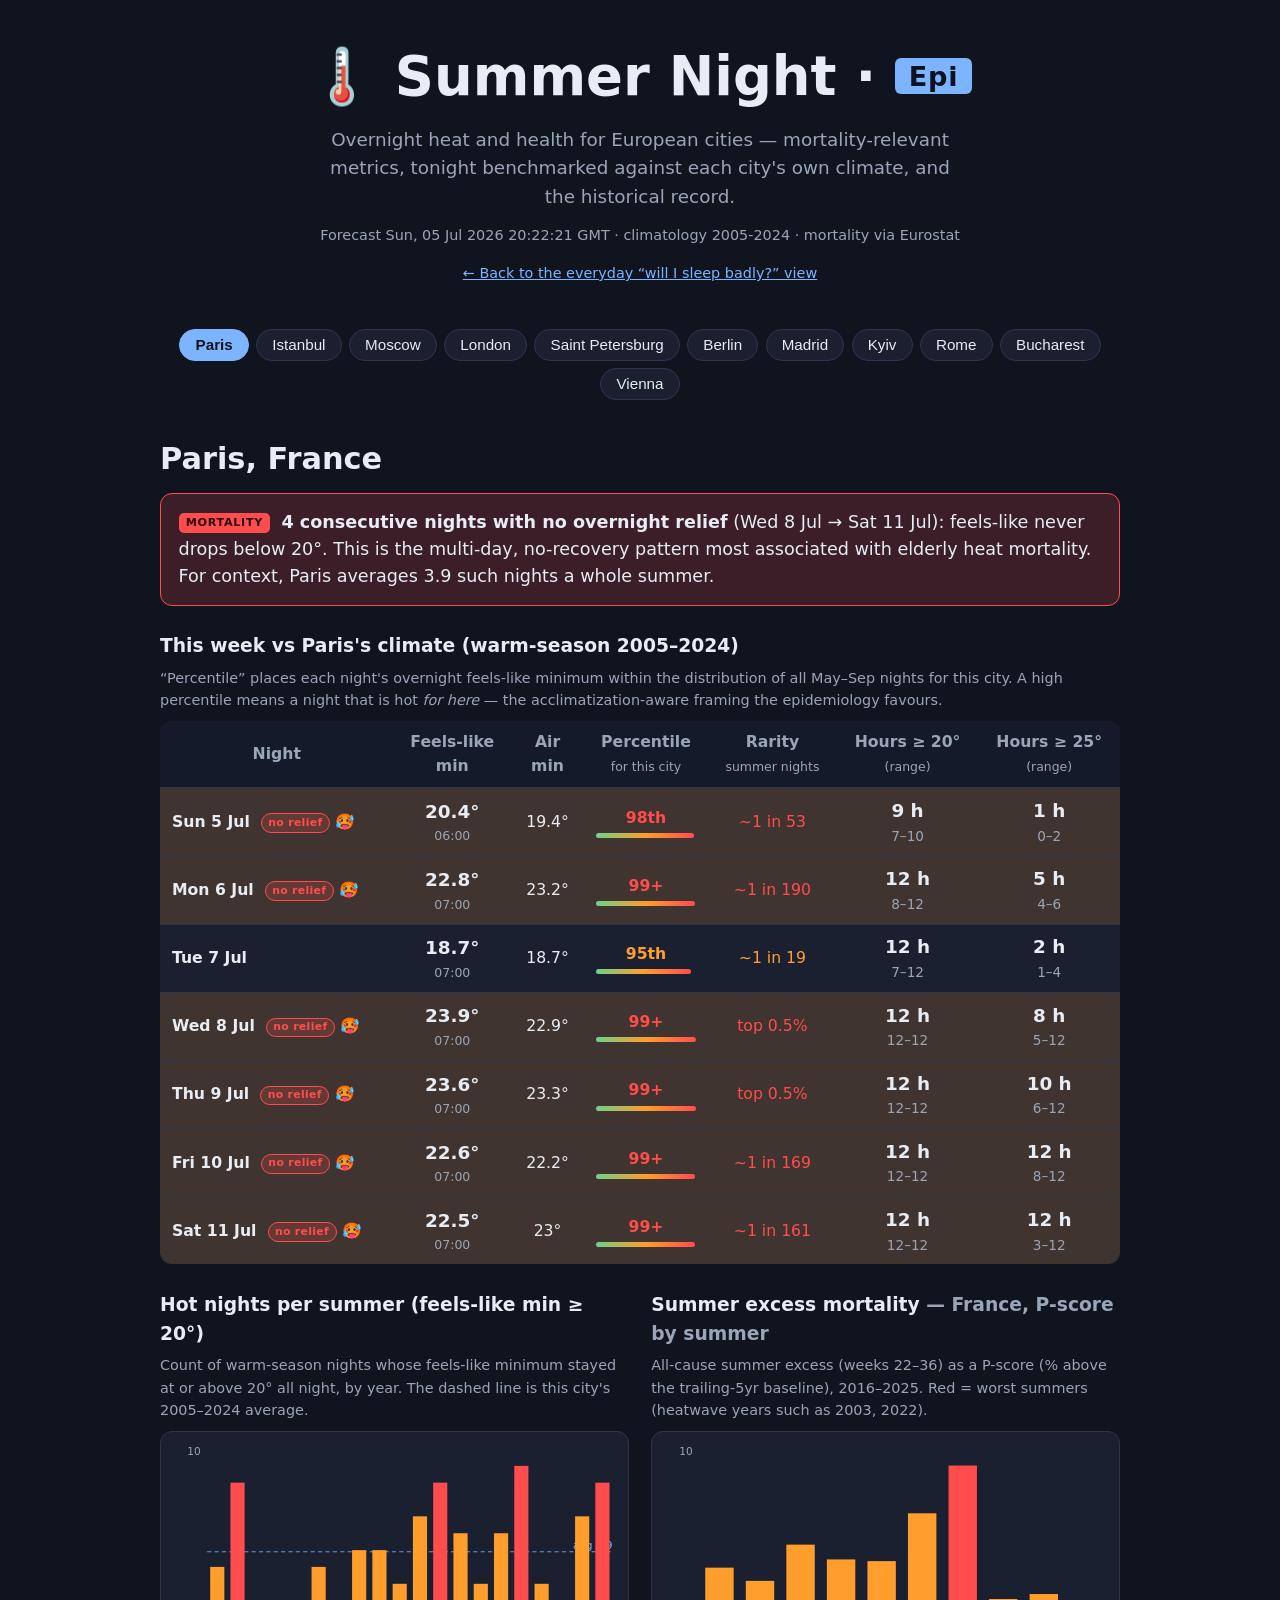
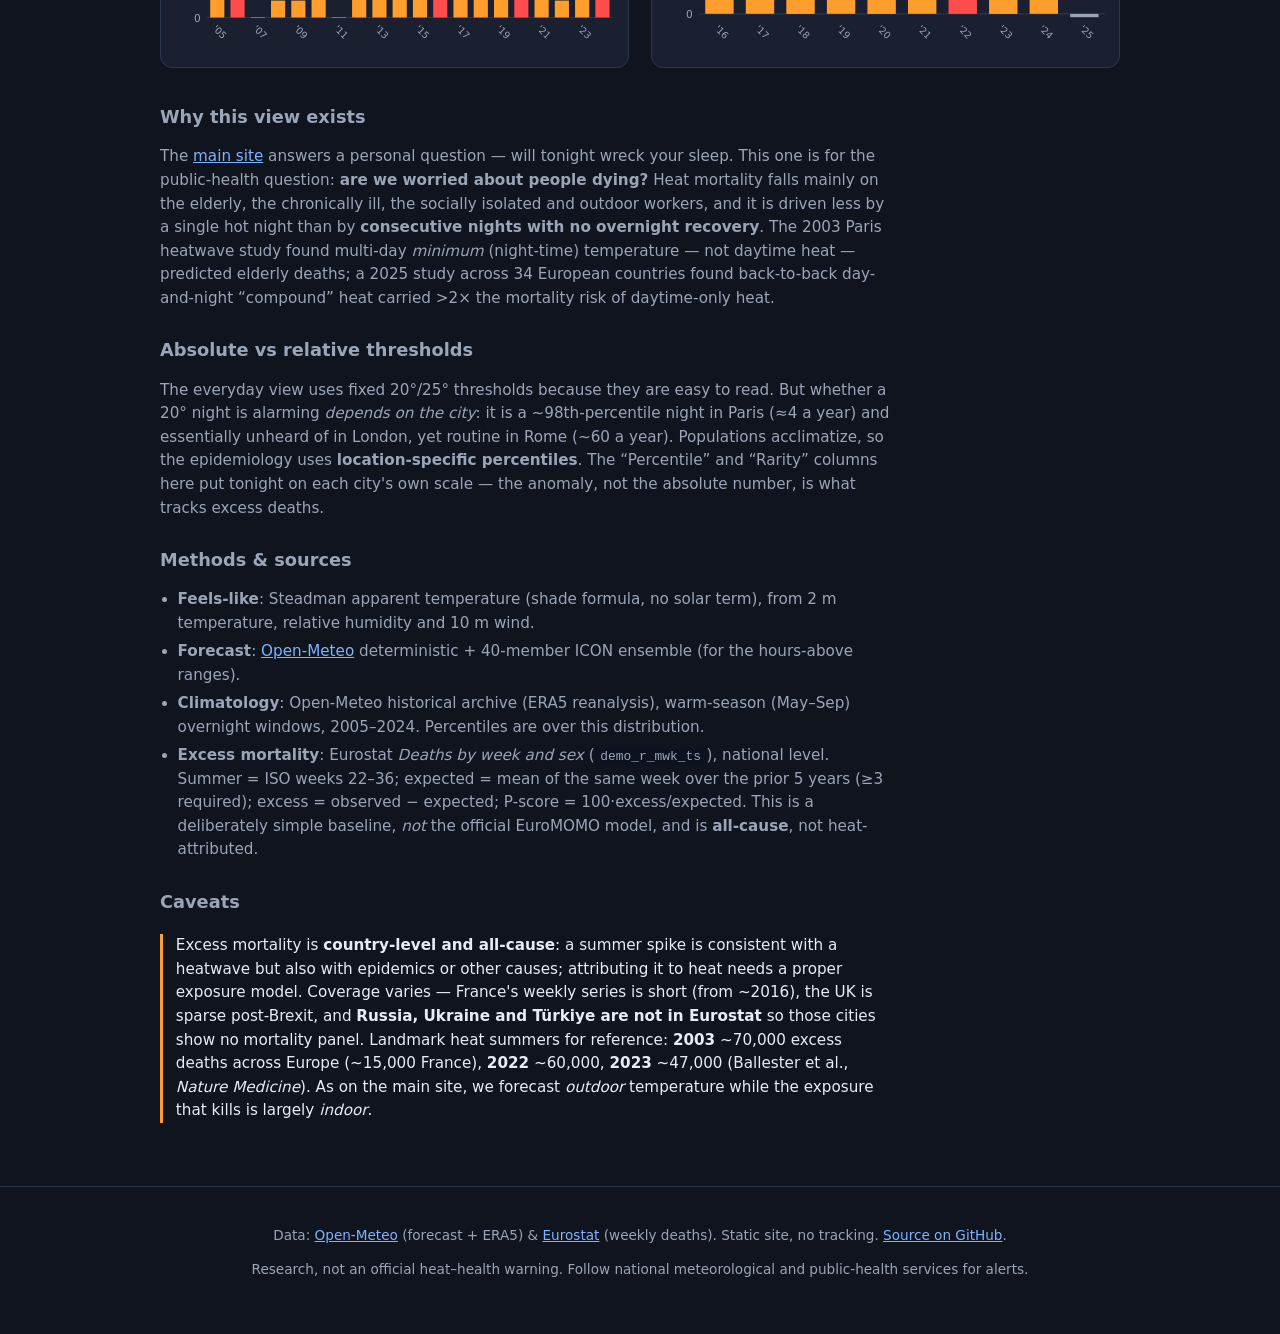
==== epi/index.html @ 494d5e49 "Split into everyday + epi sites; add climatology percentiles and excess mortality Everyday view (/) " ====
<!DOCTYPE html>
<html lang="en">
<head>
<meta charset="utf-8">
<meta name="viewport" content="width=device-width, initial-scale=1">
<title>Summer Night · Epi — overnight heat &amp; health</title>
<meta name="description" content="Technical view: overnight heat-mortality risk for European cities, tonight vs each city's climatology, and historical summer excess mortality.">
<link rel="stylesheet" href="../assets/style.css">
<link rel="stylesheet" href="epi.css">
</head>
<body>
<header>
  <h1>🌡️ Summer Night · <span class="epi-badge">Epi</span></h1>
  <p class="subtitle">Overnight heat and health for European cities — mortality-relevant
    metrics, tonight benchmarked against each city's own climate, and the historical record.</p>
  <p class="updated" id="updated">Loading…</p>
  <p class="backlink"><a href="../">&larr; Back to the everyday “will I sleep badly?” view</a></p>
</header>

<main>
  <nav class="city-pills" id="cityPills" aria-label="Choose a city"></nav>

  <section id="cityPanel" class="hidden">
    <h2 id="cityName"></h2>

    <p class="headline mortality" id="mortality"></p>

    <h3>This week vs <span id="climoName">this city</span>'s climate
      <span class="thin">(warm-season 2005–2024)</span></h3>
    <p class="chart-note">“Percentile” places each night's overnight feels-like minimum within the
      distribution of all May–Sep nights for this city. A high percentile means a night that is hot
      <em>for here</em> — the acclimatization-aware framing the epidemiology favours.</p>
    <div class="table-wrap">
      <table id="nightTable">
        <thead>
          <tr>
            <th>Night</th>
            <th>Feels-like<br>min</th>
            <th>Air<br>min</th>
            <th>Percentile<br><span class="thin">for this city</span></th>
            <th>Rarity<br><span class="thin">summer nights</span></th>
            <th>Hours ≥ 20°<br><span class="thin">(range)</span></th>
            <th>Hours ≥ 25°<br><span class="thin">(range)</span></th>
          </tr>
        </thead>
        <tbody></tbody>
      </table>
    </div>

    <div class="two-col">
      <div>
        <h3>Hot nights per summer <span class="thin">(feels-like min ≥ 20°)</span></h3>
        <p class="chart-note">Count of warm-season nights whose feels-like minimum stayed at or above
          20° all night, by year. The dashed line is this city's 2005–2024 average.</p>
        <div id="climoChart" class="chart"></div>
      </div>
      <div>
        <h3>Summer excess mortality <span class="thin" id="mortCountry"></span></h3>
        <p class="chart-note" id="mortNote">All-cause excess deaths in the hot season (weeks 22–36) vs a
          trailing 5-year baseline. Country-level; summer spikes often coincide with heatwaves but are
          not heat-attributed.</p>
        <div id="mortChart" class="chart"></div>
      </div>
    </div>
  </section>

  <section class="explain">
    <h3>Why this view exists</h3>
    <p>The <a href="../">main site</a> answers a personal question — will tonight wreck your sleep. This
      one is for the public-health question: <strong>are we worried about people dying?</strong> Heat
      mortality falls mainly on the elderly, the chronically ill, the socially isolated and outdoor
      workers, and it is driven less by a single hot night than by <strong>consecutive nights with no
      overnight recovery</strong>. The 2003 Paris heatwave study found multi-day <em>minimum</em>
      (night-time) temperature — not daytime heat — predicted elderly deaths; a 2025 study across 34
      European countries found back-to-back day-and-night “compound” heat carried &gt;2× the mortality
      risk of daytime-only heat.</p>

    <h3>Absolute vs relative thresholds</h3>
    <p>The everyday view uses fixed 20°/25° thresholds because they are easy to read. But whether a 20°
      night is alarming <em>depends on the city</em>: it is a ~98th-percentile night in Paris (≈4 a year)
      and essentially unheard of in London, yet routine in Rome (~60 a year). Populations acclimatize, so
      the epidemiology uses <strong>location-specific percentiles</strong>. The “Percentile” and “Rarity”
      columns here put tonight on each city's own scale — the anomaly, not the absolute number, is what
      tracks excess deaths.</p>

    <h3>Methods &amp; sources</h3>
    <ul>
      <li><strong>Feels-like</strong>: Steadman apparent temperature (shade formula, no solar term),
        from 2 m temperature, relative humidity and 10 m wind.</li>
      <li><strong>Forecast</strong>: <a href="https://open-meteo.com/">Open-Meteo</a> deterministic +
        40-member ICON ensemble (for the hours-above ranges).</li>
      <li><strong>Climatology</strong>: Open-Meteo historical archive (ERA5 reanalysis), warm-season
        (May–Sep) overnight windows, 2005–2024. Percentiles are over this distribution.</li>
      <li><strong>Excess mortality</strong>: Eurostat <em>Deaths by week and sex</em>
        (<code>demo_r_mwk_ts</code>), national level. Summer = ISO weeks 22–36; expected = mean of the
        same week over the prior 5 years (≥3 required); excess = observed − expected; P-score =
        100·excess/expected. This is a deliberately simple baseline, <em>not</em> the official EuroMOMO
        model, and is <strong>all-cause</strong>, not heat-attributed.</li>
    </ul>

    <h3>Caveats</h3>
    <p class="caveat">Excess mortality is <strong>country-level and all-cause</strong>: a summer spike is
      consistent with a heatwave but also with epidemics or other causes; attributing it to heat needs a
      proper exposure model. Coverage varies — France's weekly series is short (from ~2016), the UK is
      sparse post-Brexit, and <strong>Russia, Ukraine and Türkiye are not in Eurostat</strong> so those
      cities show no mortality panel. Landmark heat summers for reference: <strong>2003</strong> ~70,000
      excess deaths across Europe (~15,000 France), <strong>2022</strong> ~60,000, <strong>2023</strong>
      ~47,000 (Ballester et al., <em>Nature Medicine</em>). As on the main site, we forecast
      <em>outdoor</em> temperature while the exposure that kills is largely <em>indoor</em>.</p>
  </section>
</main>

<footer>
  <p>Data: <a href="https://open-meteo.com/">Open-Meteo</a> (forecast + ERA5) &amp;
    <a href="https://ec.europa.eu/eurostat">Eurostat</a> (weekly deaths). Static site, no tracking.
    <a href="https://github.com/MLGlobalHealth/summer-night">Source on GitHub</a>.</p>
  <p>Research, not an official heat–health warning. Follow national meteorological and public-health
    services for alerts.</p>
</footer>

<script src="app.js"></script>
</body>
</html>
---- assets/style.css ----
:root {
  --bg: #10141f;
  --panel: #1a2030;
  --text: #e8ecf4;
  --muted: #9aa5b8;
  --line: #2b3550;
  --warn: #ff9e2c;
  --warn-bg: rgba(255, 158, 44, 0.16);
  --danger: #ff4d4d;
  --danger-bg: rgba(255, 77, 77, 0.18);
  --ok: #6fd08c;
  --accent: #7db4ff;
}

* { box-sizing: border-box; }

body {
  margin: 0;
  font-family: system-ui, -apple-system, "Segoe UI", Roboto, sans-serif;
  background: var(--bg);
  color: var(--text);
  line-height: 1.55;
}

header { text-align: center; padding: 2.2rem 1rem 0.5rem; }
h1 { font-size: clamp(2.2rem, 6vw, 3.4rem); margin: 0 0 0.4rem; }
.subtitle { font-size: 1.15rem; color: var(--muted); max-width: 40rem; margin: 0 auto; }
.updated { color: var(--muted); font-size: 0.9rem; margin-top: 0.8rem; }

main { max-width: 62rem; margin: 0 auto; padding: 0 1rem 3rem; }
section { margin-top: 2.2rem; }
h2 { font-size: 1.9rem; margin: 0 0 0.3rem; }
h3 { margin: 1.6rem 0 0.4rem; }

.city-pills {
  display: flex; flex-wrap: wrap; gap: 0.45rem;
  justify-content: center; margin-top: 1.2rem;
}
.city-pills button {
  background: var(--panel); color: var(--text);
  border: 1px solid var(--line); border-radius: 999px;
  padding: 0.4rem 0.95rem; font-size: 0.95rem; cursor: pointer;
}
.city-pills button:hover { border-color: var(--accent); }
.city-pills button.active { background: var(--accent); color: #0c1220; font-weight: 700; border-color: var(--accent); }

.headline {
  font-size: 1.25rem; background: var(--panel);
  border: 1px solid var(--line); border-radius: 12px;
  padding: 0.9rem 1.1rem;
}
.headline.warn { border-color: var(--warn); background: var(--warn-bg); }
.headline.danger { border-color: var(--danger); background: var(--danger-bg); }
.headline.mortality { margin-top: 0.7rem; font-size: 1.1rem; }
.headline.mortality:not(.warn):not(.danger) { border-color: var(--ok); }

.tag {
  display: inline-block; font-size: 0.7rem; font-weight: 800; letter-spacing: 0.06em;
  padding: 0.08rem 0.45rem; border-radius: 5px; vertical-align: 0.12em; margin-right: 0.35rem;
  background: #2b3550; color: var(--accent);
}
.headline.warn .tag { background: var(--warn); color: #241300; }
.headline.danger .tag { background: var(--danger); color: #2b0000; }
.headline.mortality:not(.warn):not(.danger) .tag { background: var(--ok); color: #062611; }

.norelief {
  display: inline-block; font-size: 0.68rem; font-weight: 700; letter-spacing: 0.03em;
  padding: 0.02rem 0.4rem; border-radius: 999px; margin-left: 0.35rem;
  background: var(--danger-bg); color: var(--danger); border: 1px solid var(--danger);
  vertical-align: 0.1em;
}

.table-wrap { overflow-x: auto; }
table {
  border-collapse: collapse; width: 100%;
  background: var(--panel); border-radius: 12px; overflow: hidden;
  font-size: 0.98rem;
}
th, td { padding: 0.55rem 0.75rem; text-align: center; border-bottom: 1px solid var(--line); white-space: nowrap; }
th { background: #141a29; font-weight: 600; color: var(--muted); }
th .thin { font-weight: 400; font-size: 0.78rem; }
tbody tr:last-child td { border-bottom: none; }
td.night-label { text-align: left; font-weight: 600; }

tr.warn td { background: var(--warn-bg); }
tr.danger td { background: var(--danger-bg); }
tr.warn td.night-label::after { content: " 🥵"; }
tr.danger td.night-label::after { content: " 🔥"; }

.big { font-size: 1.15rem; font-weight: 700; }
.sub { display: block; font-size: 0.78rem; color: var(--muted); font-weight: 400; }
.range { color: var(--muted); font-size: 0.85rem; }
.stale-note { color: var(--warn); font-size: 0.85rem; }

.chip {
  display: inline-block; padding: 0.05rem 0.55rem; border-radius: 999px;
  font-weight: 700; font-size: 0.9rem;
}
.chip.warn { background: var(--warn); color: #241300; }
.chip.danger { background: var(--danger); color: #2b0000; }

.chart { background: var(--panel); border: 1px solid var(--line); border-radius: 12px; padding: 0.4rem; }
.chart svg { display: block; width: 100%; height: auto; }
.chart-note { color: var(--muted); font-size: 0.9rem; margin: 0 0 0.6rem; }

#overview td { cursor: pointer; }
#overview td.city-cell { text-align: left; font-weight: 600; }
#overview td.warn { background: var(--warn-bg); color: var(--warn); font-weight: 700; }
#overview td.danger { background: var(--danger-bg); color: var(--danger); font-weight: 700; }

.explain { color: var(--muted); font-size: 0.95rem; max-width: 46rem; }
.explain a { color: var(--accent); }
.explain .tag { vertical-align: 0.1em; }
.caveat {
  border-left: 3px solid var(--warn); padding-left: 0.8rem; margin-top: 1.2rem;
  color: var(--text);
}
.epi-link {
  background: var(--panel); border: 1px solid var(--line); border-radius: 10px;
  padding: 0.7rem 0.9rem; color: var(--text);
}
.epi-link a { color: var(--accent); font-weight: 600; white-space: nowrap; }

footer {
  text-align: center; color: var(--muted); font-size: 0.85rem;
  padding: 1.5rem 1rem 2.5rem; border-top: 1px solid var(--line);
}
footer a { color: var(--accent); }

.hidden { display: none; }

@media (max-width: 640px) {
  th, td { padding: 0.45rem 0.5rem; font-size: 0.88rem; }
  .headline { font-size: 1.05rem; }
}
---- epi/epi.css ----
/* Epi-specific styles, layered on ../assets/style.css */
.epi-badge {
  font-size: 0.5em; vertical-align: 0.35em; background: var(--accent); color: #0c1220;
  padding: 0.1em 0.5em; border-radius: 6px; font-weight: 800; letter-spacing: 0.03em;
}
.backlink { margin-top: 0.4rem; }
.backlink a { color: var(--accent); font-size: 0.9rem; }

.two-col { display: grid; grid-template-columns: 1fr 1fr; gap: 1.4rem; align-items: start; }
@media (max-width: 720px) { .two-col { grid-template-columns: 1fr; } }

/* percentile pill in the night table */
.pctl { font-weight: 800; }
.pctl-bar {
  display: block; height: 5px; border-radius: 3px; margin-top: 3px;
  background: linear-gradient(90deg, var(--ok), var(--warn), var(--danger));
}
.pctl-hi { color: var(--danger); }
.pctl-mid { color: var(--warn); }
.pctl-lo { color: var(--muted); }

.explain ul { padding-left: 1.1rem; }
.explain li { margin: 0.3rem 0; }
.explain code { background: #0c1220; padding: 0.05rem 0.35rem; border-radius: 4px; font-size: 0.85em; }
#mortCountry, #mortNote { color: var(--muted); }
.nodata { color: var(--muted); padding: 1.5rem 0.5rem; text-align: center; font-style: italic; }
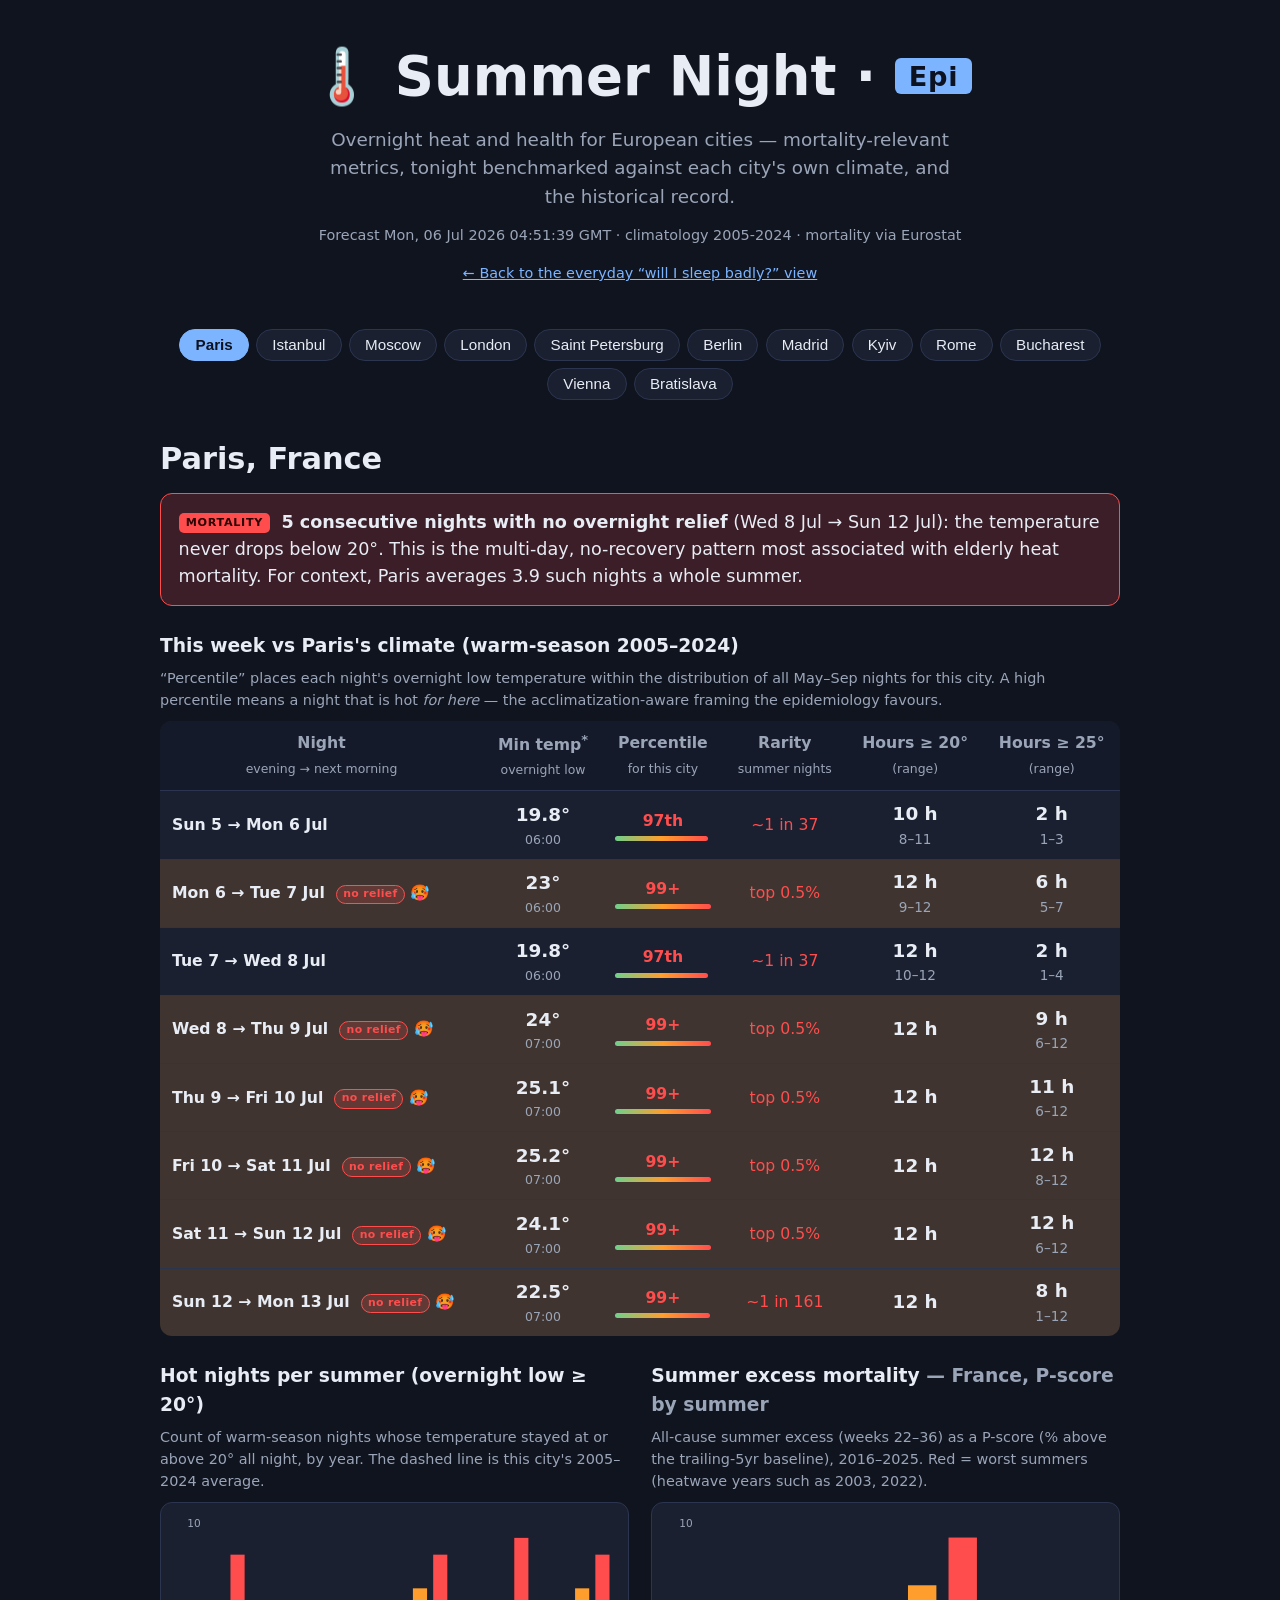
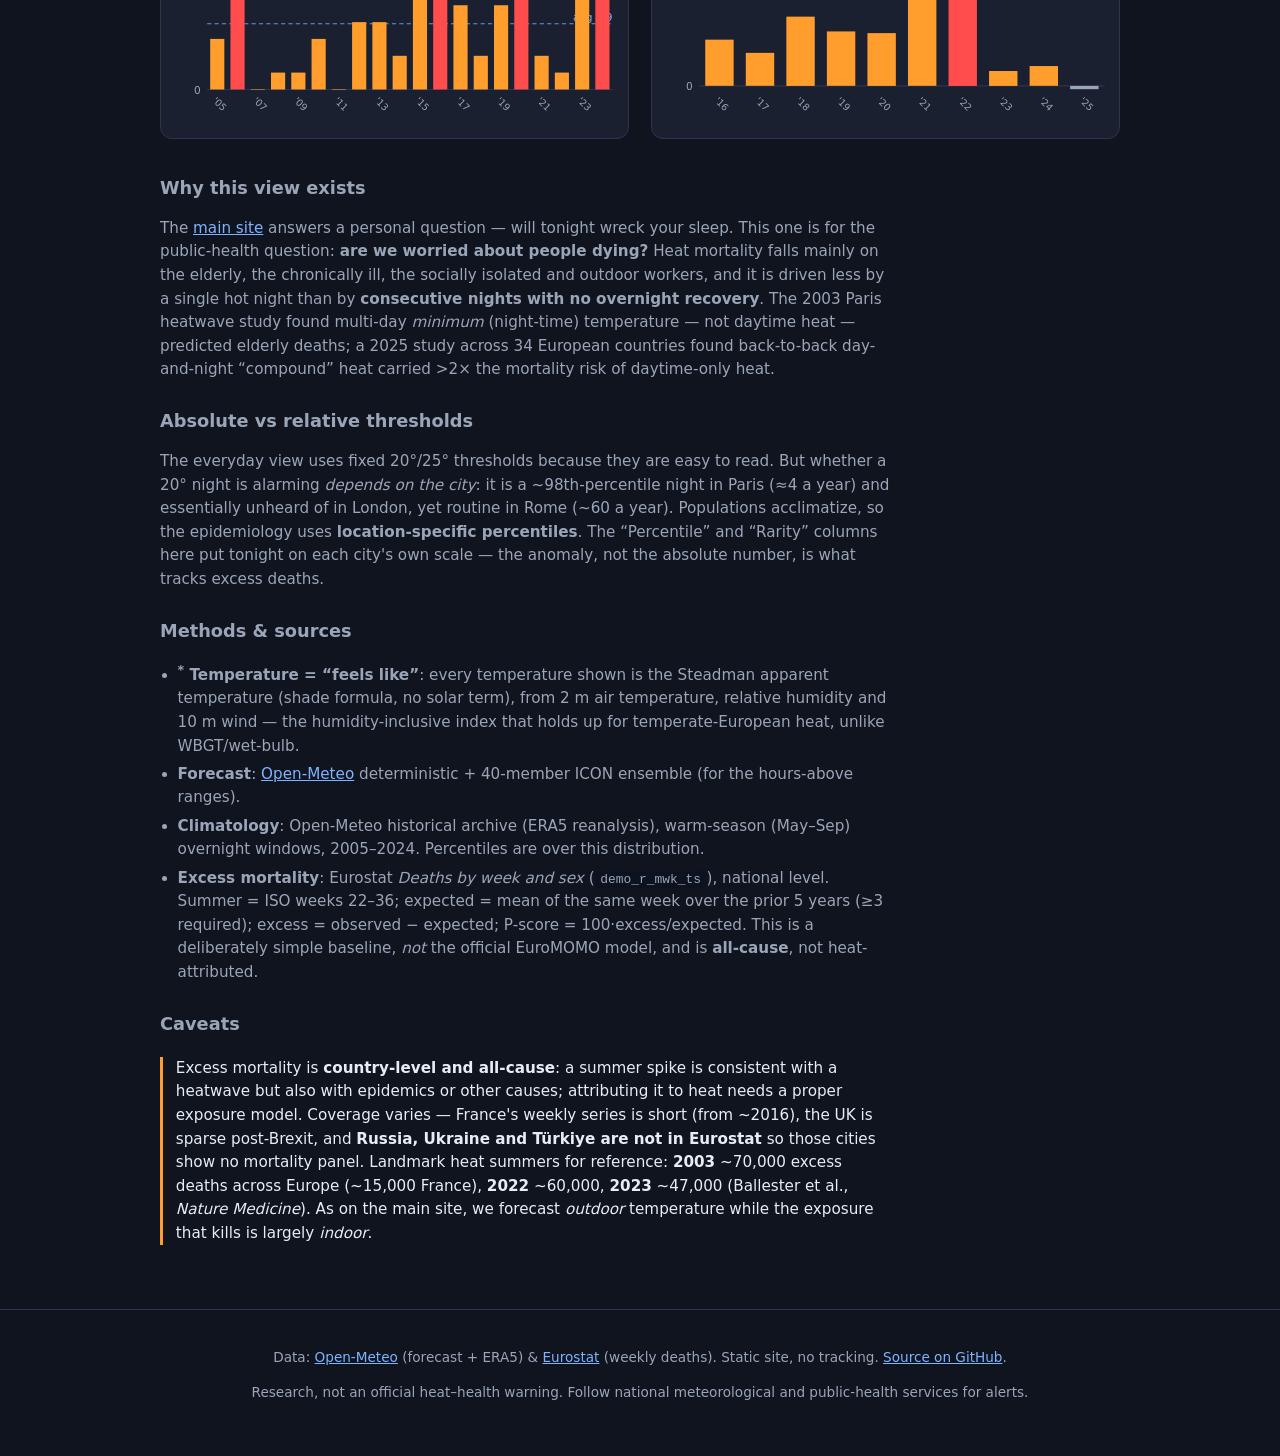
==== commit 439a7d9b: "Terminology cleanup, permalinks, Bratislava; remove sleep-debt banner - Call the metric 'temperature" ====
--- a/epi/index.html
+++ b/epi/index.html
@@ -27,16 +27,15 @@
 
     <h3>This week vs <span id="climoName">this city</span>'s climate
       <span class="thin">(warm-season 2005–2024)</span></h3>
-    <p class="chart-note">“Percentile” places each night's overnight feels-like minimum within the
+    <p class="chart-note">“Percentile” places each night's overnight low temperature within the
       distribution of all May–Sep nights for this city. A high percentile means a night that is hot
       <em>for here</em> — the acclimatization-aware framing the epidemiology favours.</p>
     <div class="table-wrap">
       <table id="nightTable">
         <thead>
           <tr>
-            <th>Night</th>
-            <th>Feels-like<br>min</th>
-            <th>Air<br>min</th>
+            <th>Night<br><span class="thin">evening → next morning</span></th>
+            <th>Min temp<sup>*</sup><br><span class="thin">overnight low</span></th>
             <th>Percentile<br><span class="thin">for this city</span></th>
             <th>Rarity<br><span class="thin">summer nights</span></th>
             <th>Hours ≥ 20°<br><span class="thin">(range)</span></th>
@@ -49,8 +48,8 @@
 
     <div class="two-col">
       <div>
-        <h3>Hot nights per summer <span class="thin">(feels-like min ≥ 20°)</span></h3>
-        <p class="chart-note">Count of warm-season nights whose feels-like minimum stayed at or above
+        <h3>Hot nights per summer <span class="thin">(overnight low ≥ 20°)</span></h3>
+        <p class="chart-note">Count of warm-season nights whose temperature stayed at or above
           20° all night, by year. The dashed line is this city's 2005–2024 average.</p>
         <div id="climoChart" class="chart"></div>
       </div>
@@ -85,8 +84,10 @@
 
     <h3>Methods &amp; sources</h3>
     <ul>
-      <li><strong>Feels-like</strong>: Steadman apparent temperature (shade formula, no solar term),
-        from 2 m temperature, relative humidity and 10 m wind.</li>
+      <li id="feels-like"><strong><sup>*</sup> Temperature = “feels like”</strong>: every temperature
+        shown is the Steadman apparent temperature (shade formula, no solar term), from 2 m air
+        temperature, relative humidity and 10 m wind — the humidity-inclusive index that holds up for
+        temperate-European heat, unlike WBGT/wet-bulb.</li>
       <li><strong>Forecast</strong>: <a href="https://open-meteo.com/">Open-Meteo</a> deterministic +
         40-member ICON ensemble (for the hours-above ranges).</li>
       <li><strong>Climatology</strong>: Open-Meteo historical archive (ERA5 reanalysis), warm-season
--- a/assets/style.css
+++ b/assets/style.css
@@ -80,7 +80,7 @@
 th { background: #141a29; font-weight: 600; color: var(--muted); }
 th .thin { font-weight: 400; font-size: 0.78rem; }
 tbody tr:last-child td { border-bottom: none; }
-td.night-label { text-align: left; font-weight: 600; }
+td.night-label { text-align: left; font-weight: 600; white-space: normal; }
 
 tr.warn td { background: var(--warn-bg); }
 tr.danger td { background: var(--danger-bg); }
@@ -120,6 +120,9 @@
   padding: 0.7rem 0.9rem; color: var(--text);
 }
 .epi-link a { color: var(--accent); font-weight: 600; white-space: nowrap; }
+.footnote { font-size: 0.85rem; color: var(--muted); border-top: 1px solid var(--line); padding-top: 0.9rem; }
+.footnote a { color: var(--accent); }
+sup a { text-decoration: none; }
 
 footer {
   text-align: center; color: var(--muted); font-size: 0.85rem;
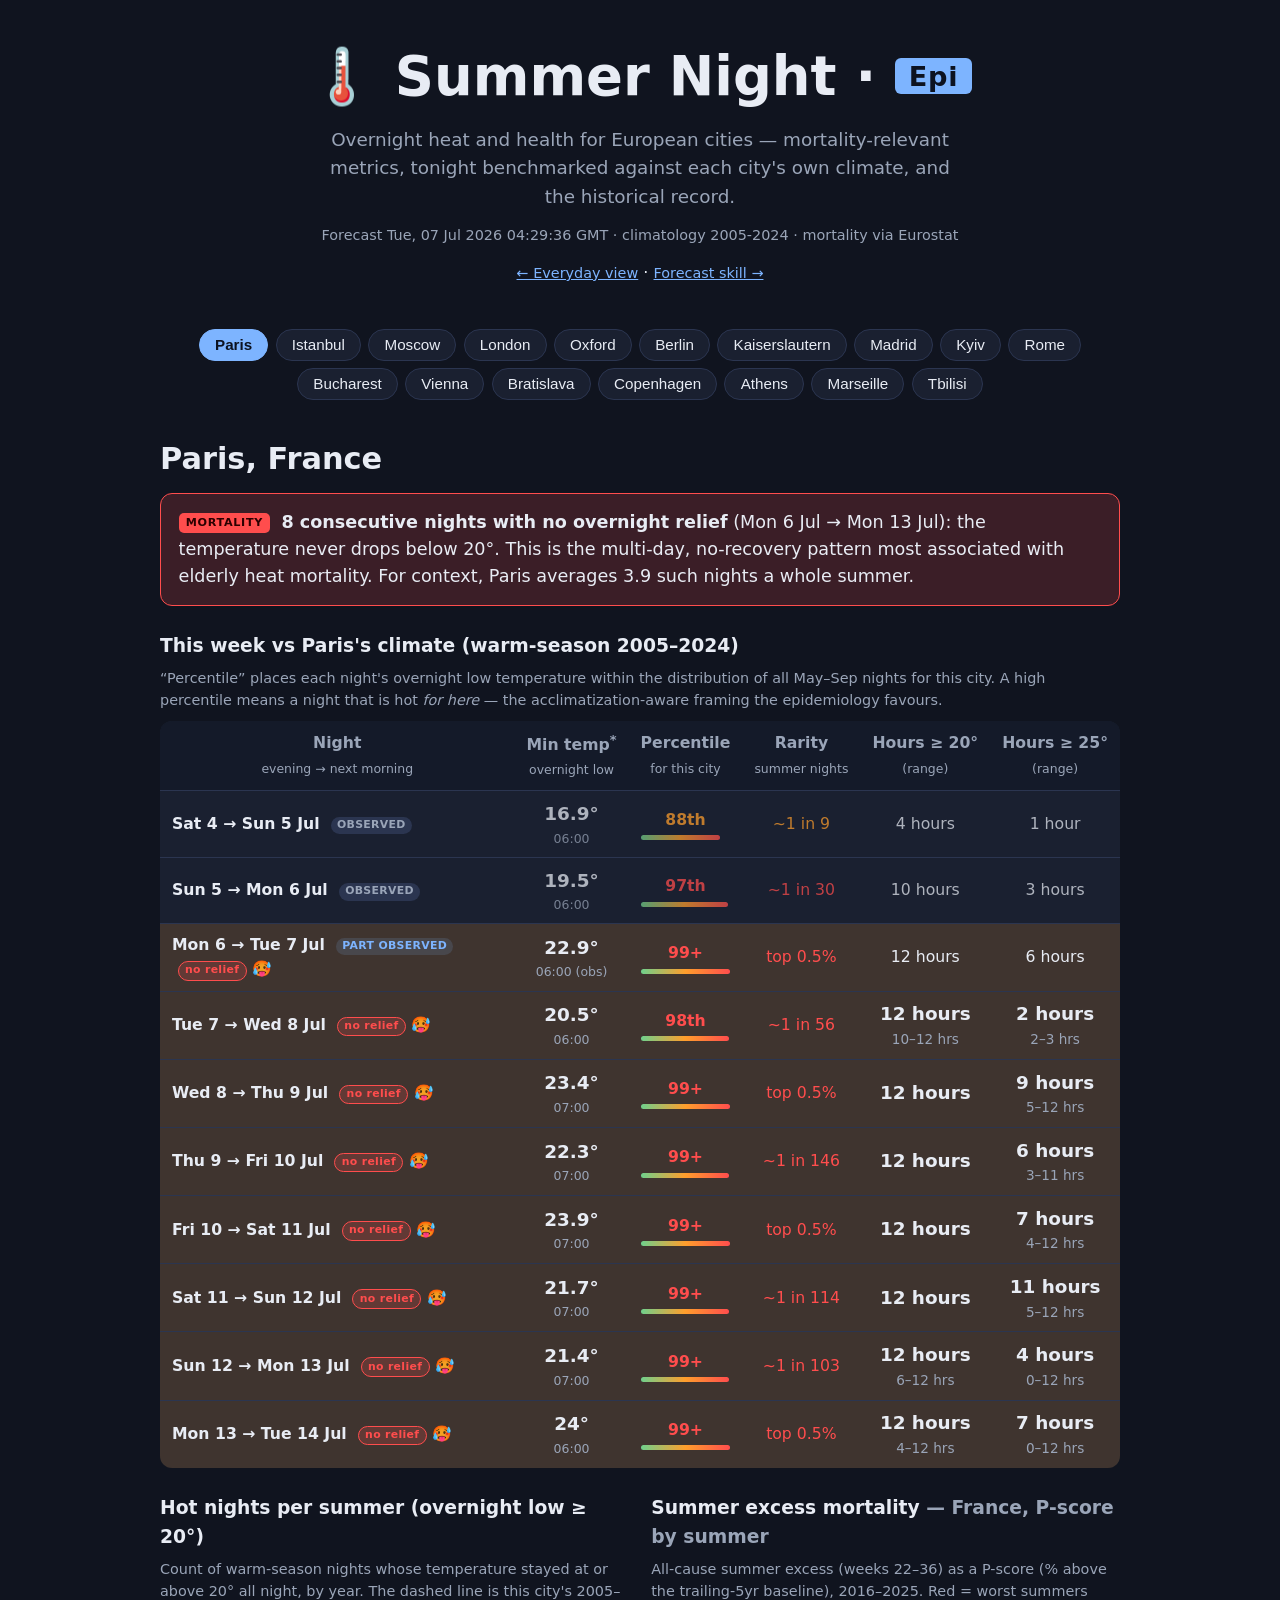
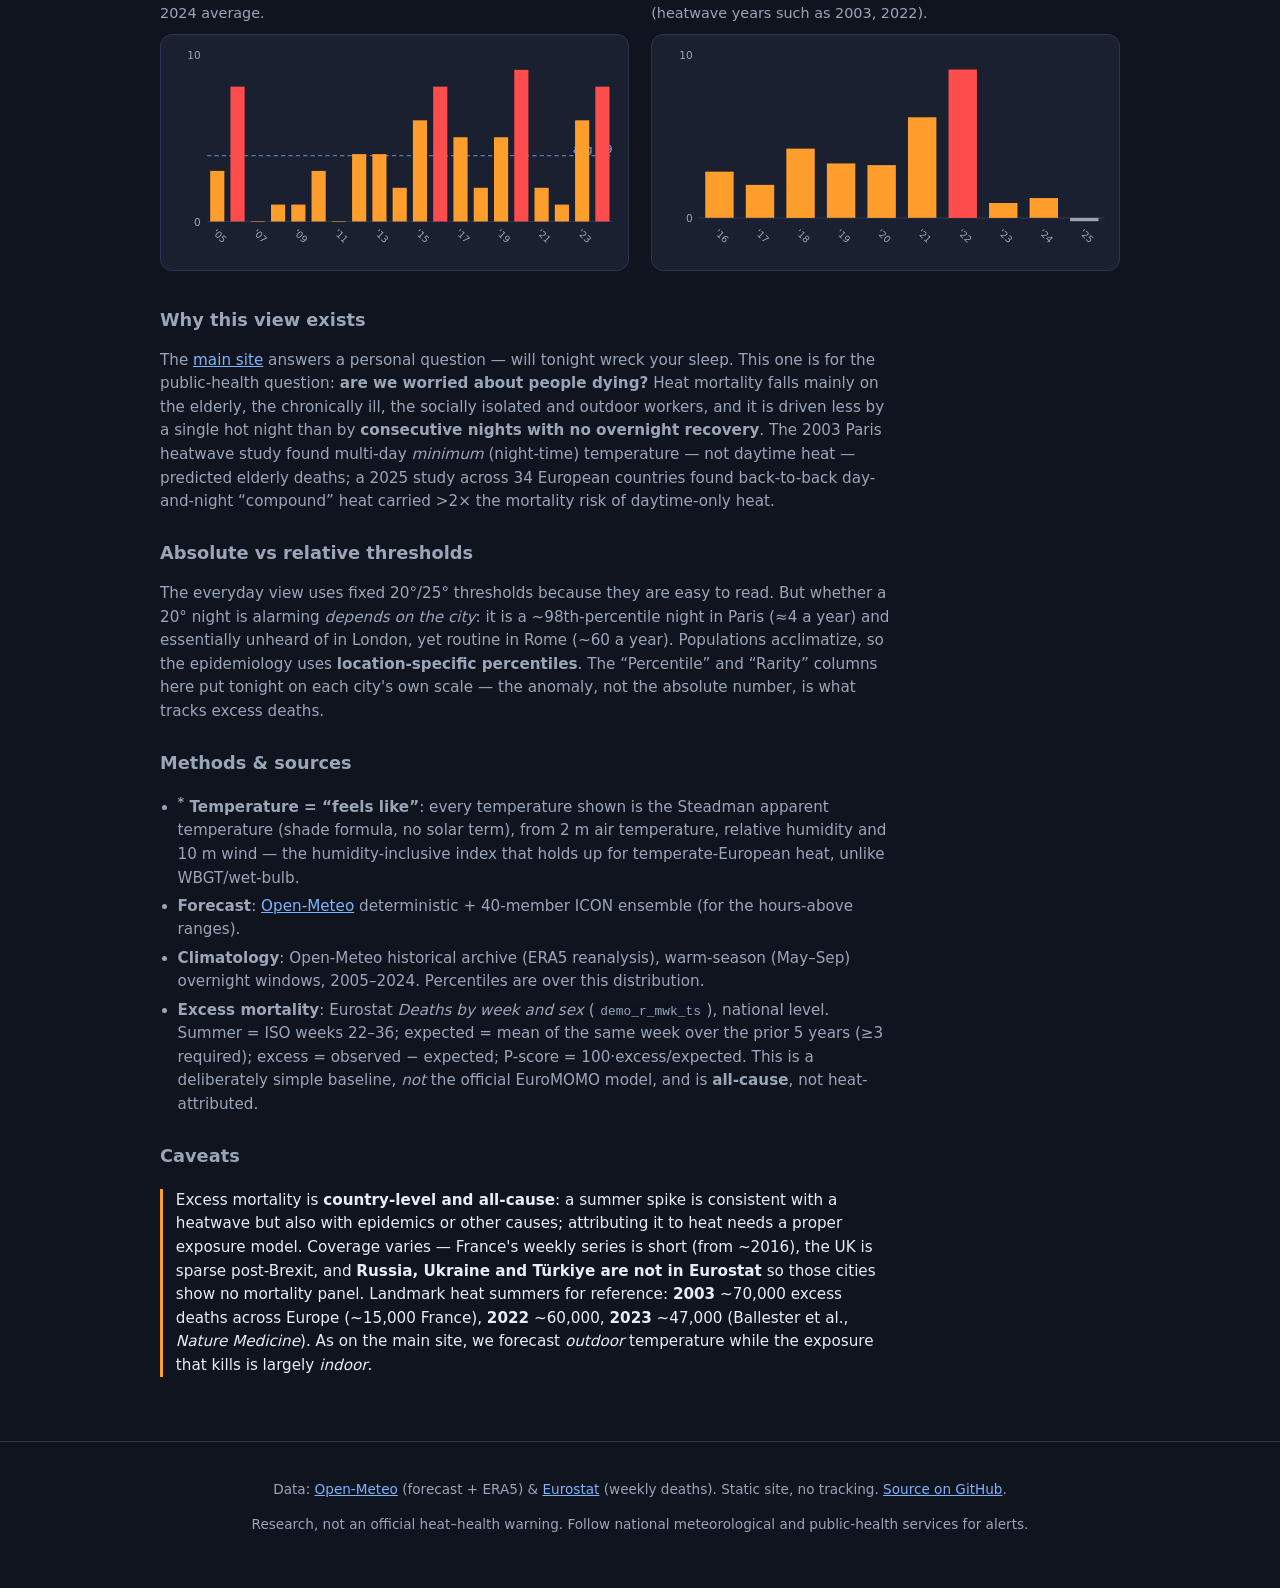
==== commit e7046122: "Add forecast-skill view + 'vs last night' headline comparison - New /skill/ page: logs forecasted ho" ====
--- a/epi/index.html
+++ b/epi/index.html
@@ -14,7 +14,8 @@
   <p class="subtitle">Overnight heat and health for European cities — mortality-relevant
     metrics, tonight benchmarked against each city's own climate, and the historical record.</p>
   <p class="updated" id="updated">Loading…</p>
-  <p class="backlink"><a href="../">&larr; Back to the everyday “will I sleep badly?” view</a></p>
+  <p class="backlink"><a href="../">&larr; Everyday view</a> ·
+    <a href="../skill/">Forecast skill &rarr;</a></p>
 </header>
 
 <main>
--- a/assets/style.css
+++ b/assets/style.css
@@ -84,6 +84,15 @@
 
 tr.warn td { background: var(--warn-bg); }
 tr.danger td { background: var(--danger-bg); }
+tr.observed td { opacity: 0.72; }
+tr.observed td.night-label { opacity: 1; }
+.obs-tag {
+  display: inline-block; font-size: 0.68rem; font-weight: 700; letter-spacing: 0.03em;
+  padding: 0.02rem 0.4rem; border-radius: 999px; margin-left: 0.35rem; vertical-align: 0.1em;
+  background: #2b3550; color: var(--muted); text-transform: uppercase;
+}
+.obs-tag.part { color: var(--accent); background: rgba(125, 180, 255, 0.14); }
+tr.partobs td { opacity: 1; }
 tr.warn td.night-label::after { content: " 🥵"; }
 tr.danger td.night-label::after { content: " 🔥"; }
 
@@ -123,6 +132,11 @@
 .footnote { font-size: 0.85rem; color: var(--muted); border-top: 1px solid var(--line); padding-top: 0.9rem; }
 .footnote a { color: var(--accent); }
 sup a { text-decoration: none; }
+.sharelink {
+  font-size: 0.8rem; font-weight: 600; color: var(--accent); text-decoration: none;
+  margin-left: 0.5rem; white-space: nowrap; vertical-align: 0.1em;
+}
+.sharelink:hover { text-decoration: underline; }
 
 footer {
   text-align: center; color: var(--muted); font-size: 0.85rem;
@@ -132,6 +146,11 @@
 
 .hidden { display: none; }
 
+.err-ok { color: var(--ok); font-weight: 700; }
+.err-mid { color: var(--warn); font-weight: 700; }
+.err-hi { color: var(--danger); font-weight: 700; }
+.muted { color: var(--muted); }
+
 @media (max-width: 640px) {
   th, td { padding: 0.45rem 0.5rem; font-size: 0.88rem; }
   .headline { font-size: 1.05rem; }
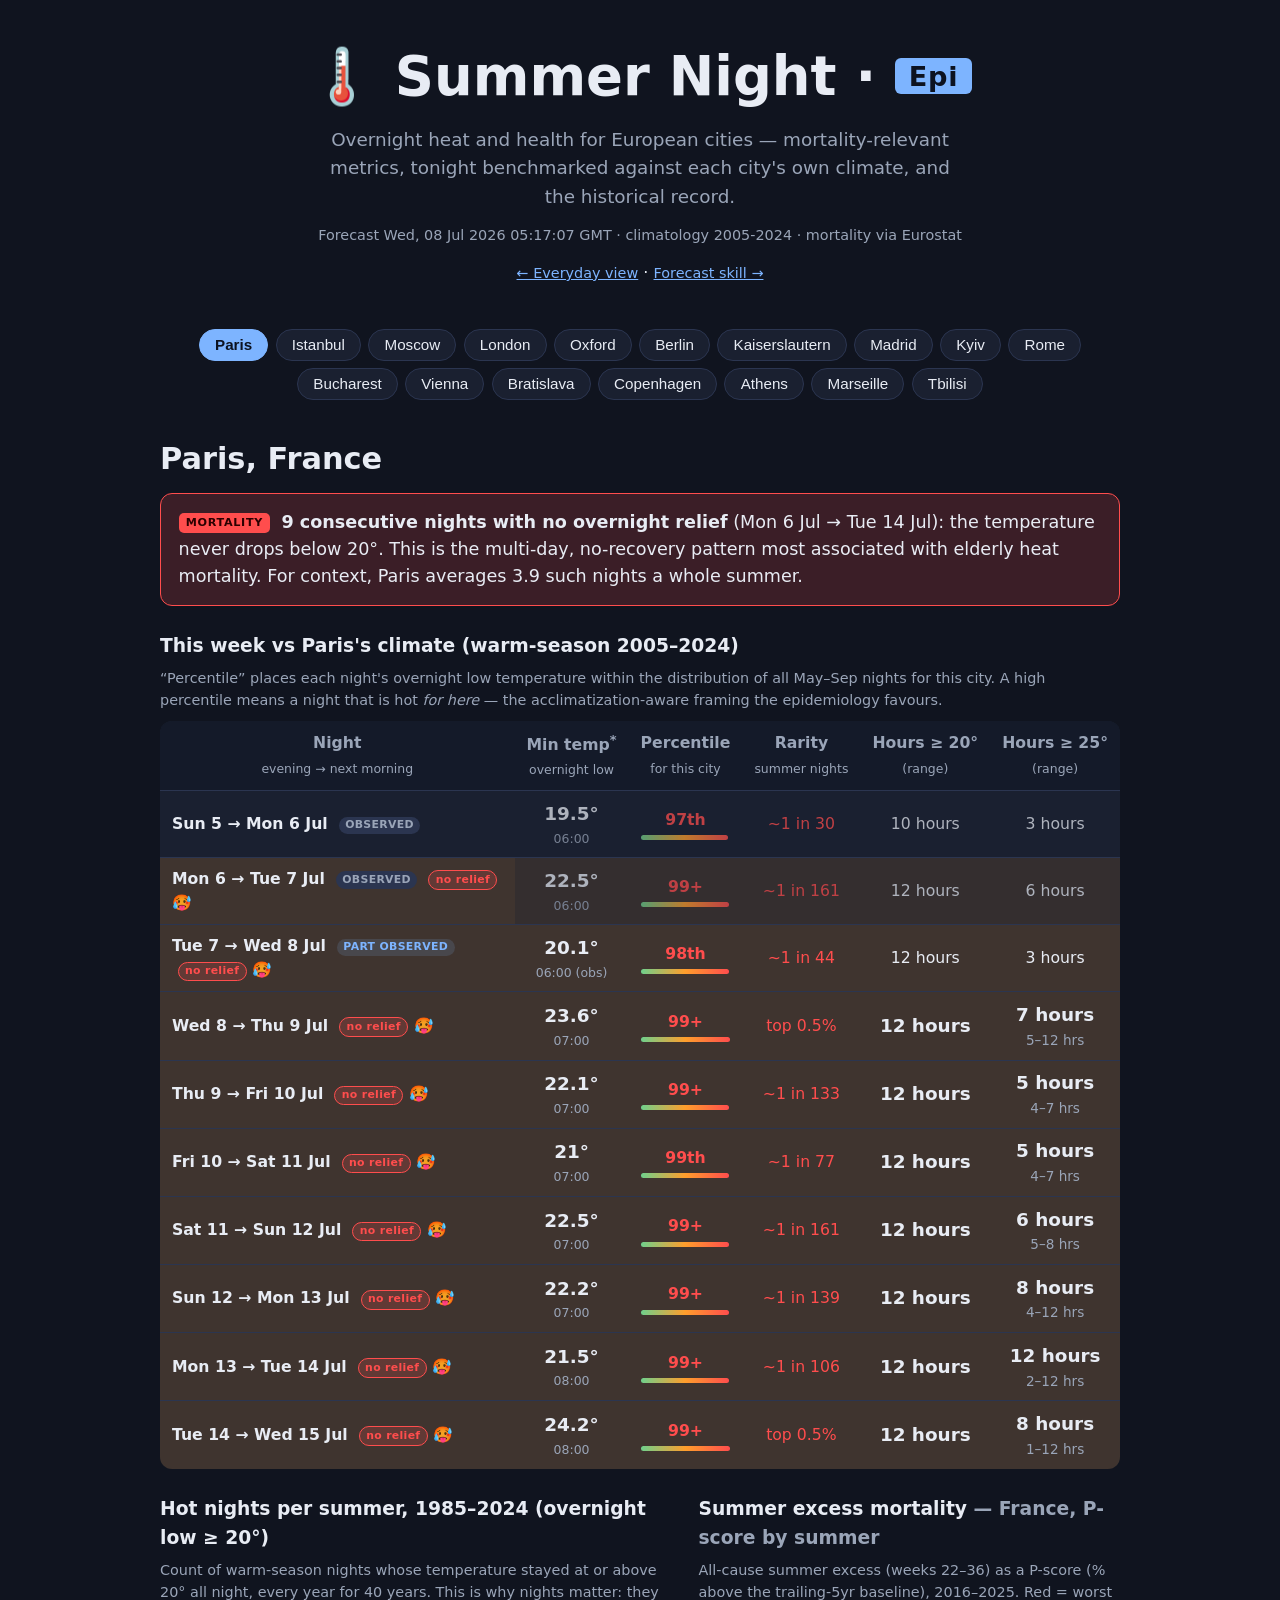
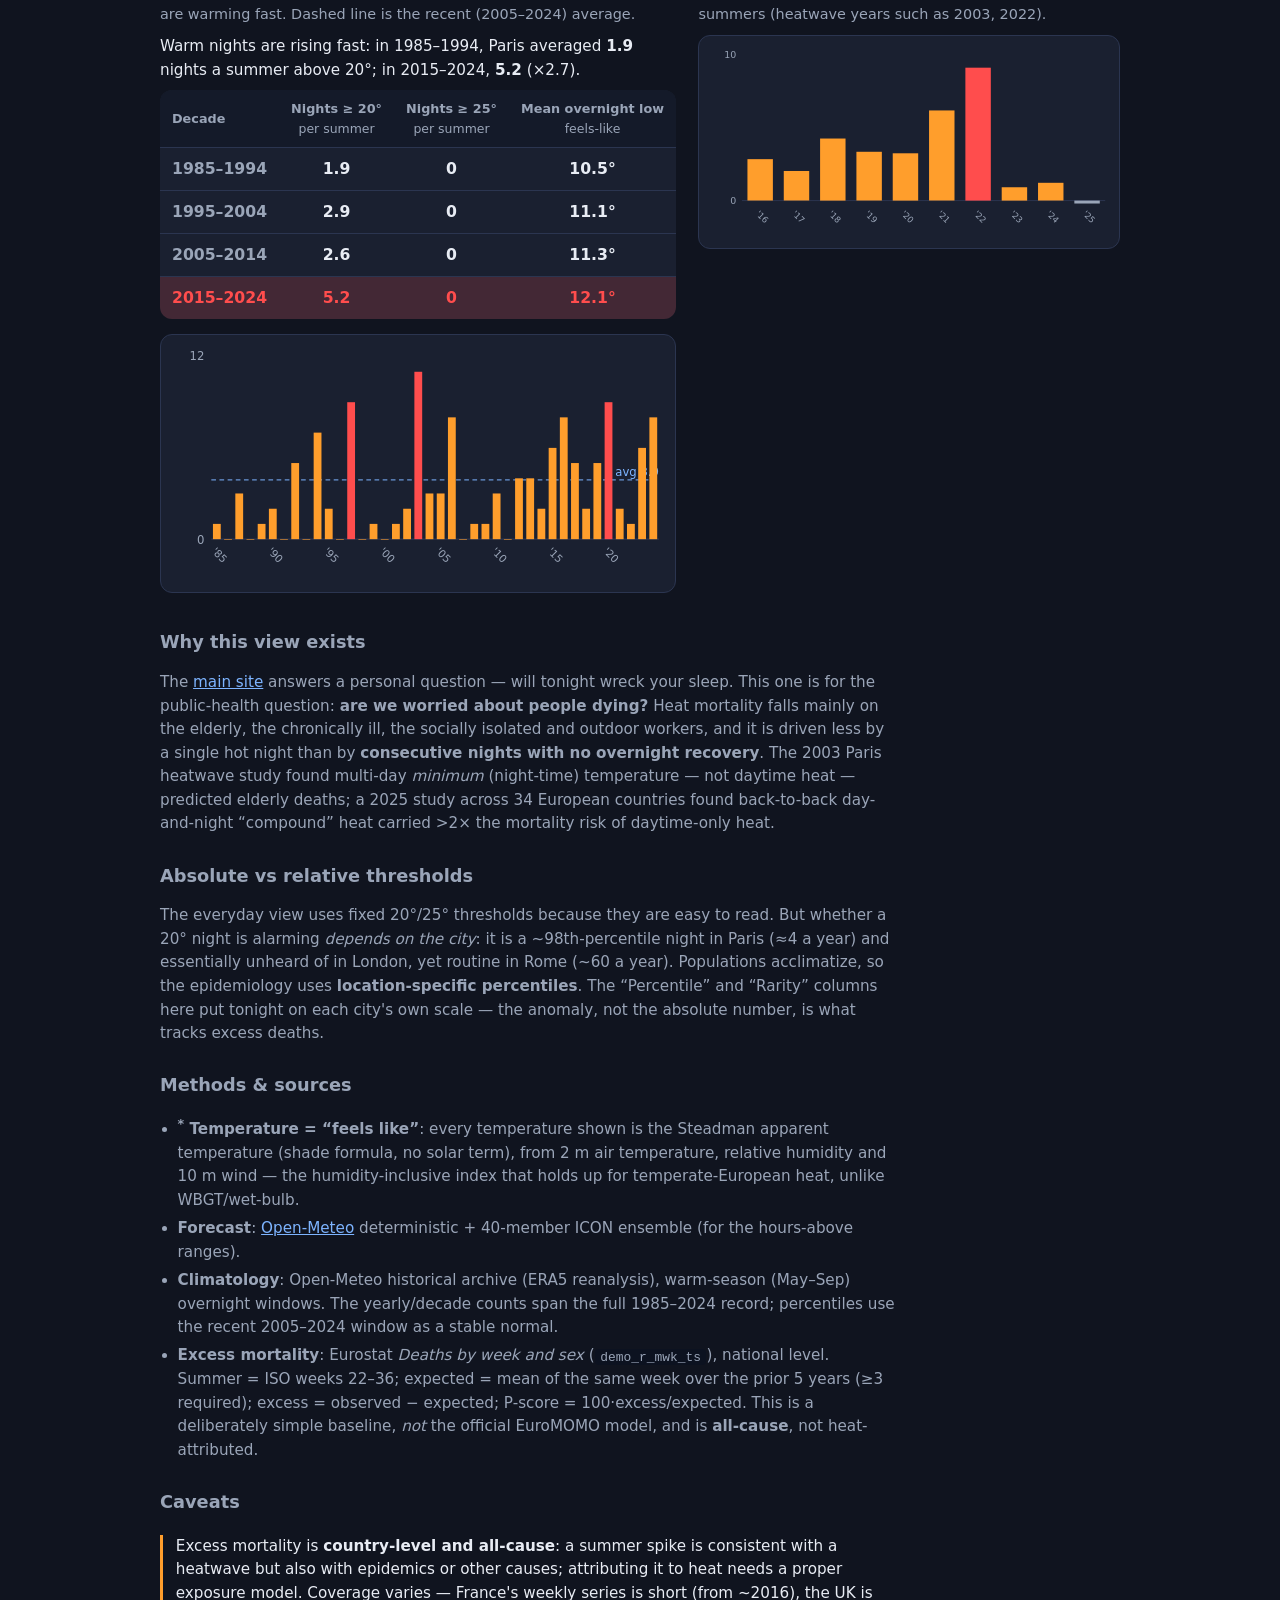
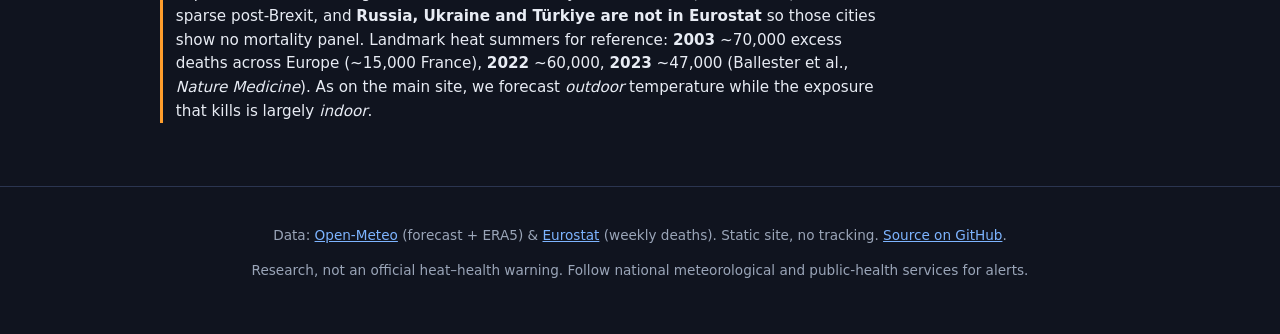
==== commit 8f937e24: "Extend climatology to 40-year record (1985-2024); add decade 'then vs now' table Fetch ERA5 back to " ====
--- a/epi/index.html
+++ b/epi/index.html
@@ -49,9 +49,11 @@
 
     <div class="two-col">
       <div>
-        <h3>Hot nights per summer <span class="thin">(overnight low ≥ 20°)</span></h3>
-        <p class="chart-note">Count of warm-season nights whose temperature stayed at or above
-          20° all night, by year. The dashed line is this city's 2005–2024 average.</p>
+        <h3>Hot nights per summer, 1985–2024 <span class="thin">(overnight low ≥ 20°)</span></h3>
+        <p class="chart-note">Count of warm-season nights whose temperature stayed at or above 20° all
+          night, every year for 40 years. This is why nights matter: they are warming fast. Dashed line
+          is the recent (2005–2024) average.</p>
+        <div id="decadeCompare" class="decade-compare"></div>
         <div id="climoChart" class="chart"></div>
       </div>
       <div>
@@ -92,7 +94,8 @@
       <li><strong>Forecast</strong>: <a href="https://open-meteo.com/">Open-Meteo</a> deterministic +
         40-member ICON ensemble (for the hours-above ranges).</li>
       <li><strong>Climatology</strong>: Open-Meteo historical archive (ERA5 reanalysis), warm-season
-        (May–Sep) overnight windows, 2005–2024. Percentiles are over this distribution.</li>
+        (May–Sep) overnight windows. The yearly/decade counts span the full 1985–2024 record;
+        percentiles use the recent 2005–2024 window as a stable normal.</li>
       <li><strong>Excess mortality</strong>: Eurostat <em>Deaths by week and sex</em>
         (<code>demo_r_mwk_ts</code>), national level. Summer = ISO weeks 22–36; expected = mean of the
         same week over the prior 5 years (≥3 required); excess = observed − expected; P-score =
--- a/assets/style.css
+++ b/assets/style.css
@@ -26,6 +26,8 @@
 h1 { font-size: clamp(2.2rem, 6vw, 3.4rem); margin: 0 0 0.4rem; }
 .subtitle { font-size: 1.15rem; color: var(--muted); max-width: 40rem; margin: 0 auto; }
 .updated { color: var(--muted); font-size: 0.9rem; margin-top: 0.8rem; }
+.backlink { margin-top: 0.4rem; }
+.backlink a { color: var(--accent); font-size: 0.9rem; }
 
 main { max-width: 62rem; margin: 0 auto; padding: 0 1rem 3rem; }
 section { margin-top: 2.2rem; }
--- a/epi/epi.css
+++ b/epi/epi.css
@@ -24,3 +24,12 @@
 .explain code { background: #0c1220; padding: 0.05rem 0.35rem; border-radius: 4px; font-size: 0.85em; }
 #mortCountry, #mortNote { color: var(--muted); }
 .nodata { color: var(--muted); padding: 1.5rem 0.5rem; text-align: center; font-style: italic; }
+
+.decade-compare { margin-bottom: 0.9rem; }
+.decade-head { margin: 0 0 0.5rem; font-size: 0.95rem; }
+.decade-table { width: 100%; font-variant-numeric: tabular-nums; }
+.decade-table th { font-size: 0.8rem; }
+.decade-table td:first-child, .decade-table th:first-child { text-align: left; color: var(--muted); }
+.decade-table td { font-weight: 600; }
+.decade-table tr.now td { background: var(--danger-bg); color: var(--danger); }
+.decade-table tr.now td:first-child { color: var(--danger); }
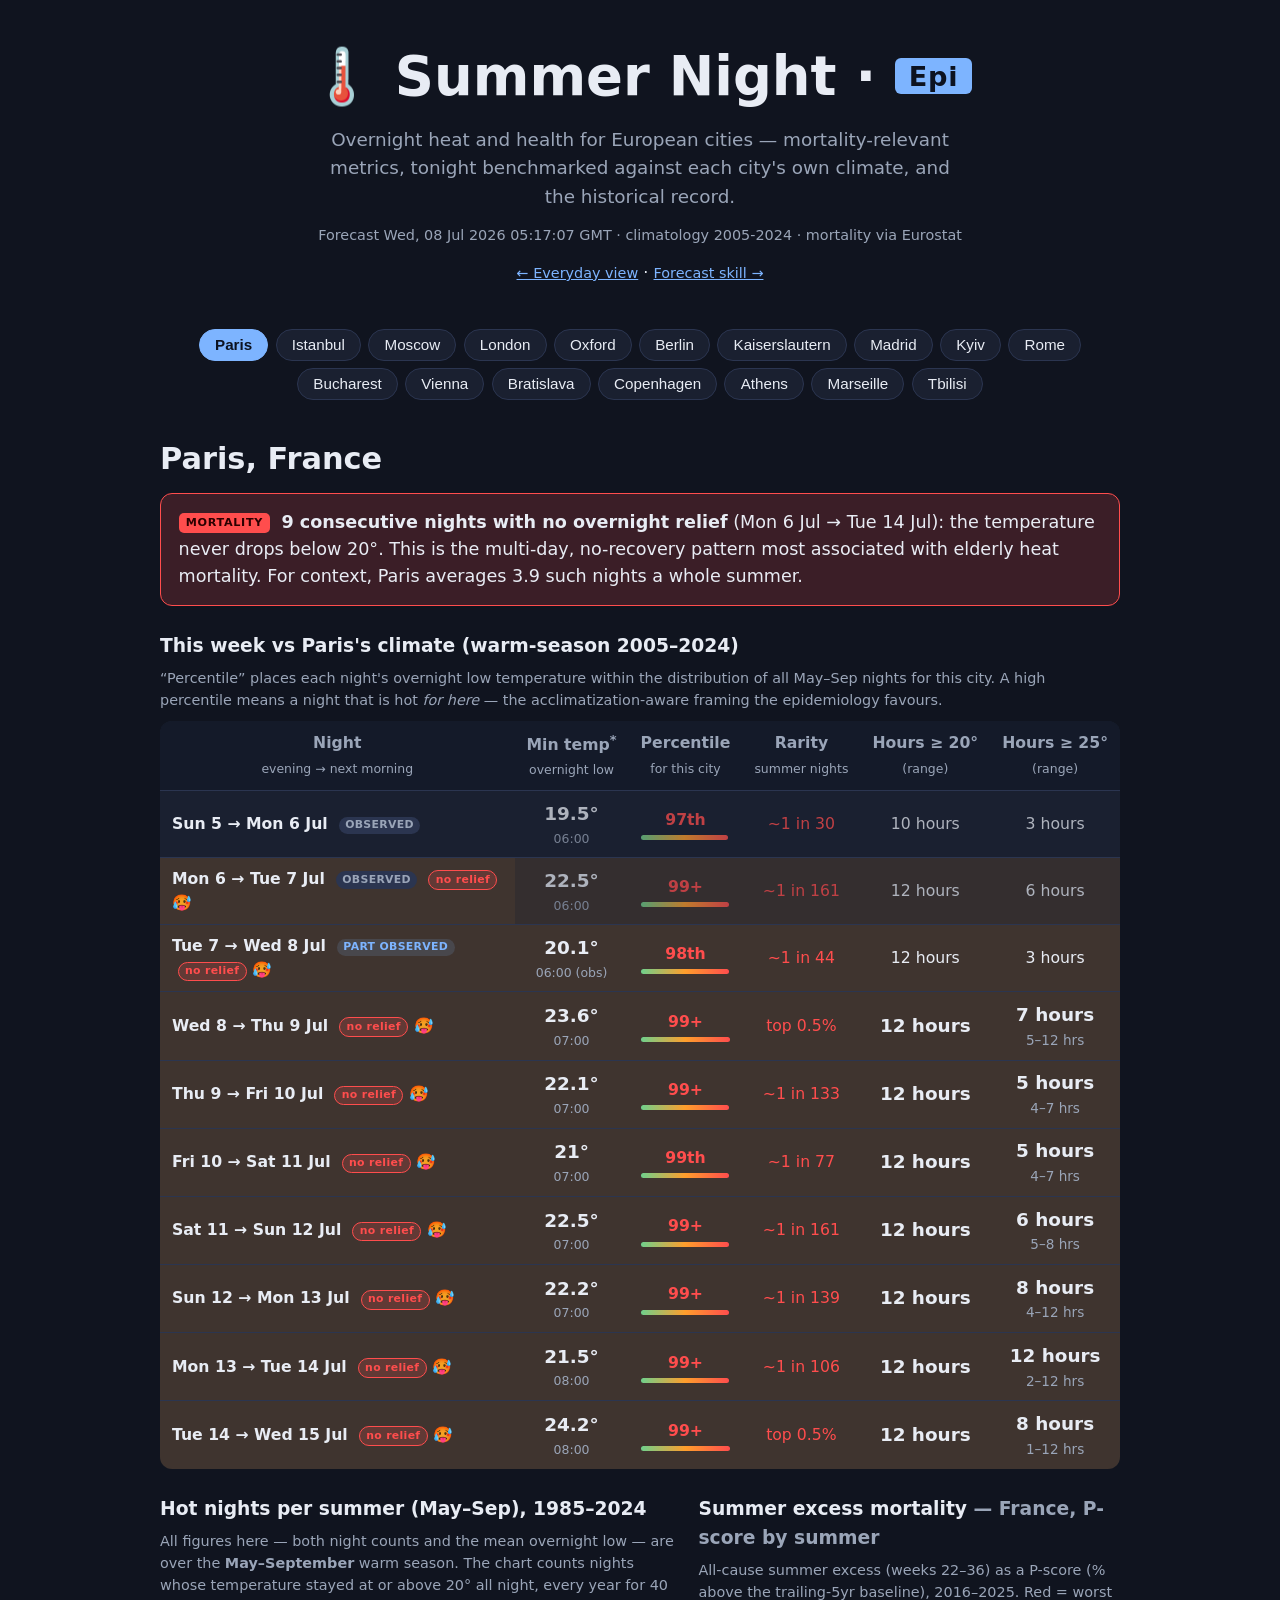
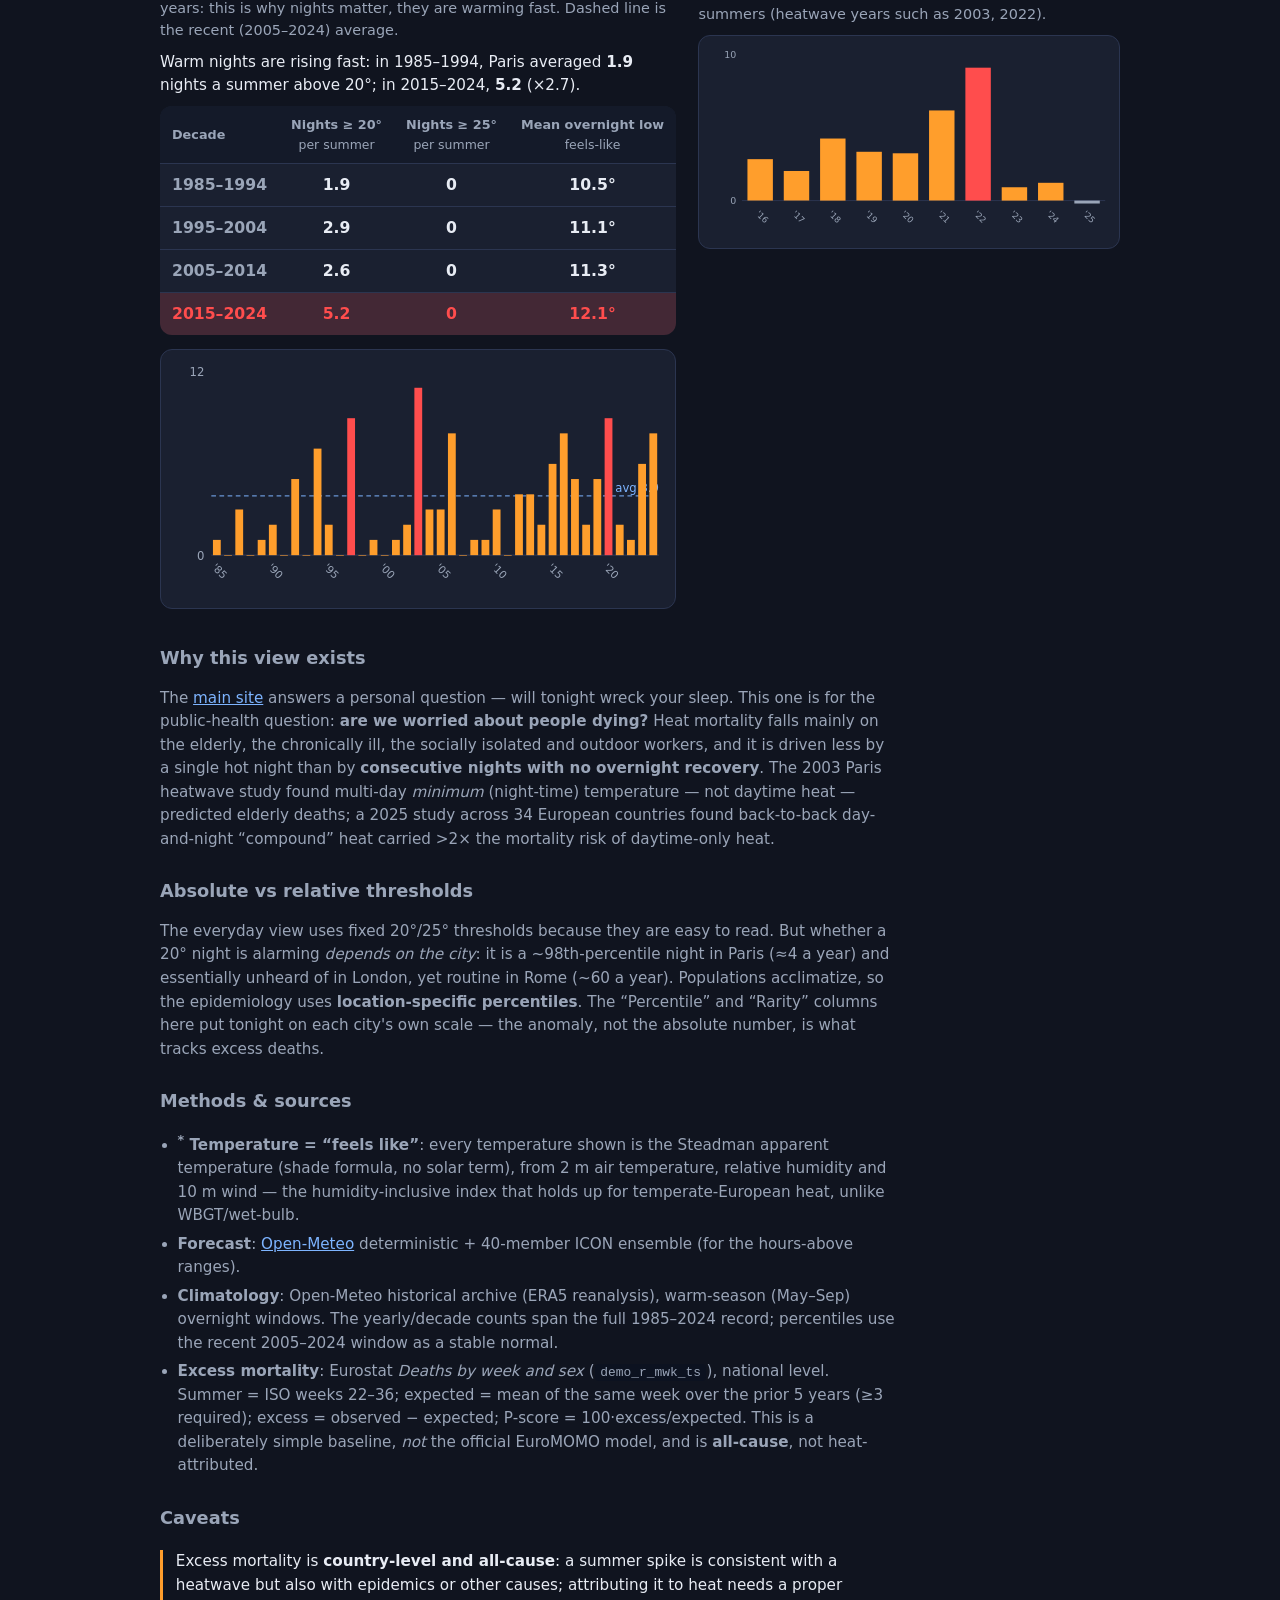
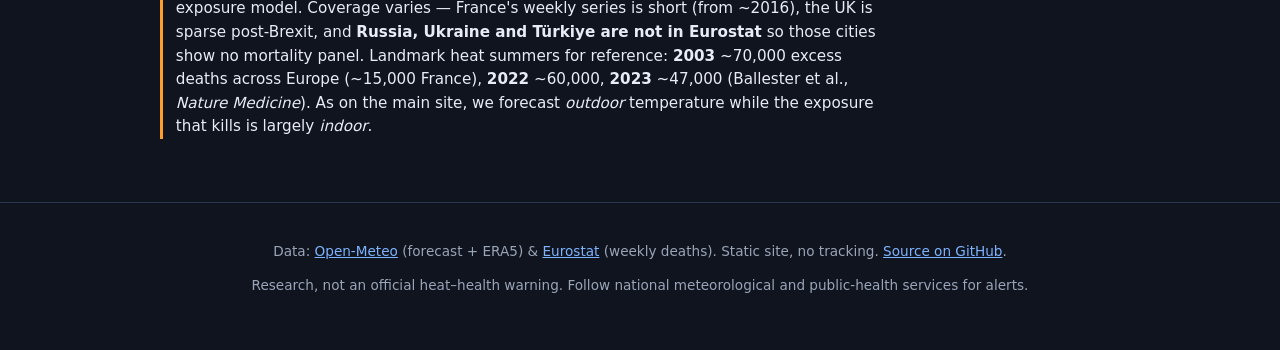
==== commit acc8db91: "Clarify the historical table is May-Sep (applies to all three columns) Co-Authored-By: Claude Fable " ====
--- a/epi/index.html
+++ b/epi/index.html
@@ -49,10 +49,11 @@
 
     <div class="two-col">
       <div>
-        <h3>Hot nights per summer, 1985–2024 <span class="thin">(overnight low ≥ 20°)</span></h3>
-        <p class="chart-note">Count of warm-season nights whose temperature stayed at or above 20° all
-          night, every year for 40 years. This is why nights matter: they are warming fast. Dashed line
-          is the recent (2005–2024) average.</p>
+        <h3>Hot nights per summer <span class="thin">(May–Sep)</span>, 1985–2024</h3>
+        <p class="chart-note">All figures here — both night counts and the mean overnight low — are over
+          the <strong>May–September</strong> warm season. The chart counts nights whose temperature
+          stayed at or above 20° all night, every year for 40 years: this is why nights matter, they are
+          warming fast. Dashed line is the recent (2005–2024) average.</p>
         <div id="decadeCompare" class="decade-compare"></div>
         <div id="climoChart" class="chart"></div>
       </div>
